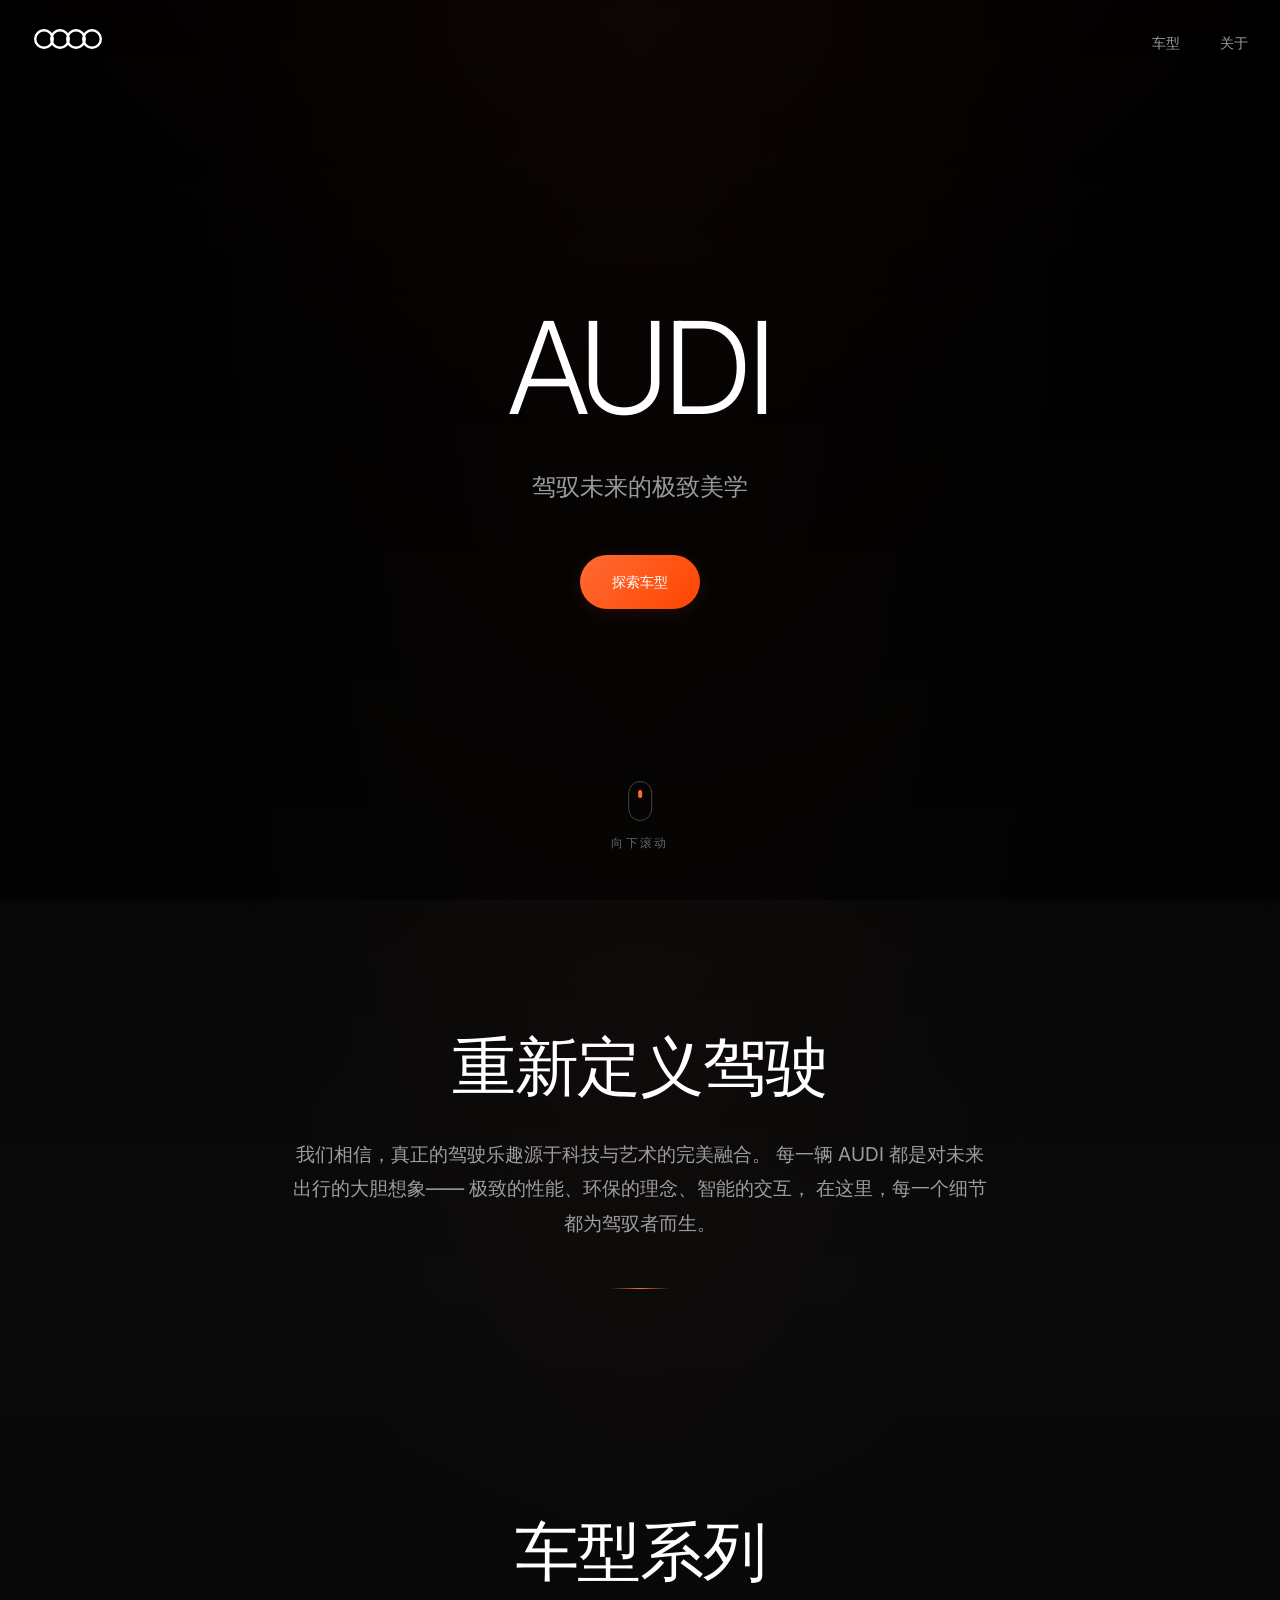
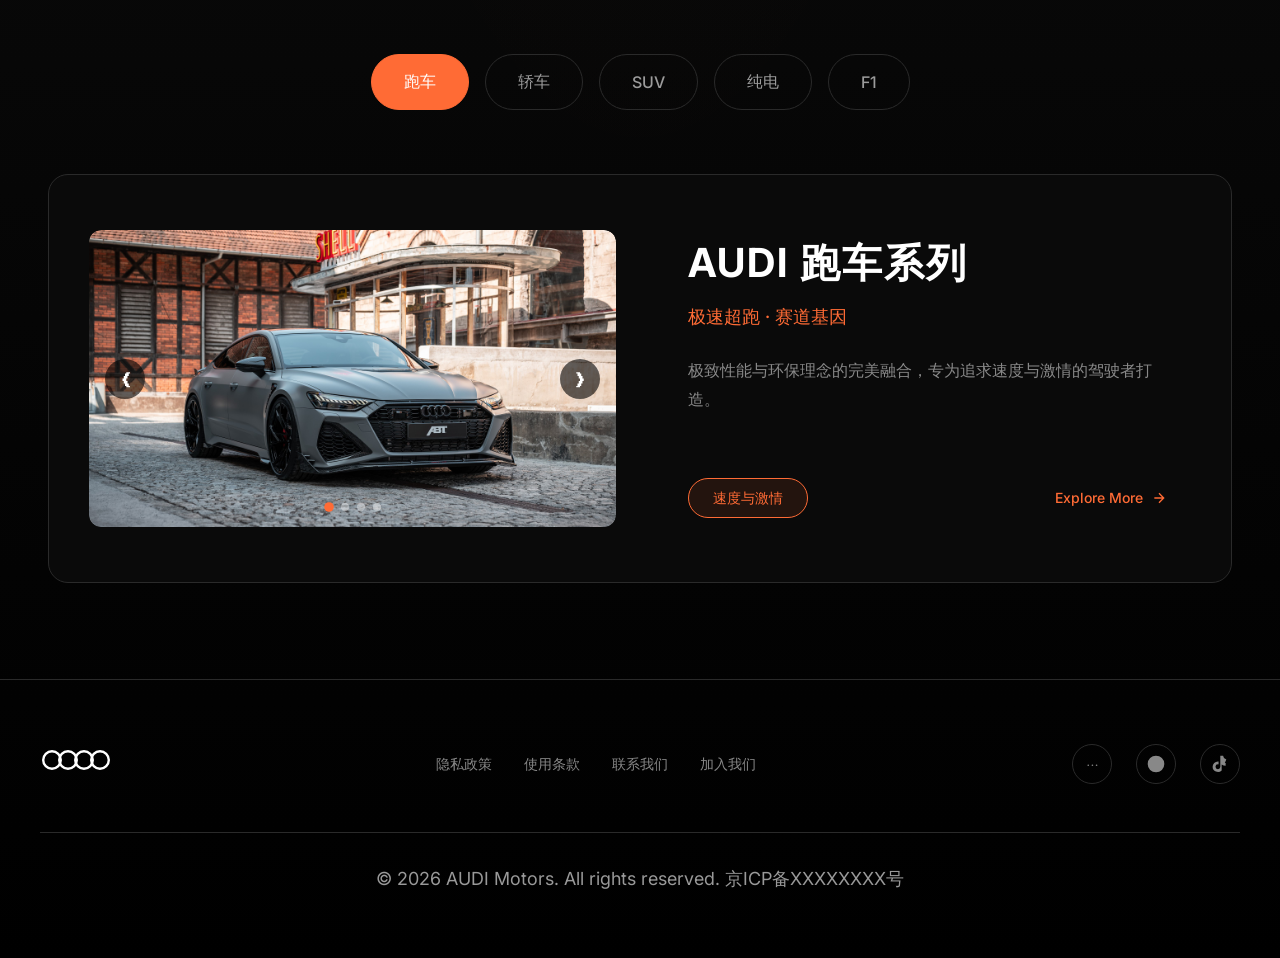
==== index.html @ ce42e281 "Initial commit: AUDI Website Demo - Hero section with video background - Category tabs for vehicle t" ====
<!DOCTYPE html>
<html lang="zh-CN">
<head>
  <meta charset="UTF-8">
  <meta name="viewport" content="width=device-width, initial-scale=1.0">
  <meta name="description" content="AUDI Motors - 驾驭未来的极致美学">
  <title>AUDI Motors | 驾驭未来的极致美学</title>

  <!-- Fonts -->
  <link rel="preconnect" href="https://fonts.googleapis.com">
  <link rel="preconnect" href="https://fonts.gstatic.com" crossorigin>
  <link href="https://fonts.googleapis.com/css2?family=Inter:wght@100;300;400;500;600;700;900&display=swap" rel="stylesheet">

  <!-- Styles -->
  <link rel="stylesheet" href="css/variables.css">
  <link rel="stylesheet" href="css/base.css">
  <link rel="stylesheet" href="css/components.css">
  <link rel="stylesheet" href="css/animations.css">
</head>
<body class="page-gradient">

  <!-- Navigation -->
  <nav class="nav">
    <a href="#" class="nav-logo">
      <svg viewBox="0 0 100 30" width="80" height="24" fill="currentColor">
        <circle cx="15" cy="15" r="11" stroke="currentColor" stroke-width="3" fill="none"/>
        <circle cx="35" cy="15" r="11" stroke="currentColor" stroke-width="3" fill="none"/>
        <circle cx="55" cy="15" r="11" stroke="currentColor" stroke-width="3" fill="none"/>
        <circle cx="75" cy="15" r="11" stroke="currentColor" stroke-width="3" fill="none"/>
      </svg>
    </a>
    <ul class="nav-links">
      <li><a href="#models" class="nav-link">车型</a></li>
      <li><a href="#philosophy" class="nav-link">关于</a></li>
    </ul>
  </nav>

  <!-- Hero Section -->
  <section class="hero" id="home">
    <video class="hero-video" autoplay muted loop playsinline>
      <source src="videos/background.mp4" type="video/mp4">
    </video>
    <div class="hero-overlay"></div>
    <div class="hero-content">
      <h1 class="hero-title">AUDI</h1>
      <p class="hero-subtitle">驾驭未来的极致美学</p>
      <div class="hero-cta">
        <a href="#models" class="btn btn-primary">探索车型</a>
      </div>
    </div>
    <div class="hero-scroll">
      <div class="hero-scroll-icon"></div>
      <span>向下滚动</span>
    </div>
  </section>

  <!-- Philosophy Section -->
  <section class="philosophy" id="philosophy">
    <div class="container">
      <h2 class="philosophy-title animate-on-scroll">重新定义驾驶</h2>
      <p class="philosophy-text animate-on-scroll stagger-1">
        我们相信，真正的驾驶乐趣源于科技与艺术的完美融合。
        每一辆 AUDI 都是对未来出行的大胆想象——
        极致的性能、环保的理念、智能的交互，
        在这里，每一个细节都为驾驭者而生。
      </p>
      <div class="philosophy-divider animate-on-scroll stagger-2"></div>
    </div>
  </section>

  <!-- Models Section -->
  <section class="models" id="models">
    <div class="container">
      <div class="models-header">
        <h2 class="models-title animate-on-scroll">车型系列</h2>
      </div>

      <!-- 分类切换 Tab -->
      <div class="category-tabs">
        <button class="category-tab active" data-category="sports">跑车</button>
        <button class="category-tab" data-category="sedan">轿车</button>
        <button class="category-tab" data-category="suv">SUV</button>
        <button class="category-tab" data-category="electric">纯电</button>
        <button class="category-tab" data-category="f1">F1</button>
      </div>

      <!-- 跑车分类 -->
      <div class="category-content active" data-category="sports">
        <div class="category-card">
          <div class="category-card-image">
            <div class="image-carousel">
              <div class="carousel-track">
                <img src="assets/images/跑车/RS7/audi rs7 产品图1.jpg" alt="AUDI RS7">
                <img src="assets/images/跑车/RS7/audi rs7 产品图2.jpg" alt="AUDI RS7">
                <img src="assets/images/跑车/RS7/audi rs7 产品图3.jpg" alt="AUDI RS7">
                <img src="assets/images/跑车/RS7/audi rs7 产品图4.jpg" alt="AUDI RS7">
              </div>
              <button class="carousel-btn carousel-btn-left">&#10094;</button>
              <button class="carousel-btn carousel-btn-right">&#10095;</button>
              <div class="carousel-dots"></div>
            </div>
          </div>
          <div class="category-card-info">
            <h3 class="category-card-title">AUDI 跑车系列</h3>
            <p class="category-card-desc">极速超跑 · 赛道基因</p>
            <p class="category-card-text">极致性能与环保理念的完美融合，专为追求速度与激情的驾驶者打造。</p>
            <div class="category-bottom">
              <div class="category-keywords">
                <span>速度与激情</span>
              </div>
              <a href="#" class="explore-more">
                Explore More
                <svg width="16" height="16" viewBox="0 0 24 24" fill="none" stroke="currentColor" stroke-width="2">
                  <path d="M5 12h14M12 5l7 7-7 7"/>
                </svg>
              </a>
            </div>
          </div>
        </div>
      </div>

      <!-- 轿车分类 -->
      <div class="category-content" data-category="sedan">
        <div class="category-card">
          <div class="category-card-image">
            <img src="assets/images/轿车/轿车封面图.jpg" alt="AUDI 轿车">
          </div>
          <div class="category-card-info">
            <h3 class="category-card-title">AUDI 轿车系列</h3>
            <p class="category-card-desc">智能豪华 · 行政级座驾</p>
            <p class="category-card-text">智能豪华与行政级舒适的典范，为追求品质生活的精英人士倾力呈现。</p>
            <div class="category-bottom">
              <div class="category-keywords">
                <span>城市</span><span>商务</span><span>家庭</span>
              </div>
              <a href="#" class="explore-more">
                Explore More
                <svg width="16" height="16" viewBox="0 0 24 24" fill="none" stroke="currentColor" stroke-width="2">
                  <path d="M5 12h14M12 5l7 7-7 7"/>
                </svg>
              </a>
            </div>
          </div>
        </div>
      </div>

      <!-- SUV分类 -->
      <div class="category-content" data-category="suv">
        <div class="category-card">
          <div class="category-card-image">
            <img src="assets/images/SUV/SUV封面图.jpg" alt="AUDI SUV">
          </div>
          <div class="category-card-info">
            <h3 class="category-card-title">AUDI SUV 系列</h3>
            <p class="category-card-desc">全地形驾驭 · 豪华空间</p>
            <p class="category-card-text">全地形驾驭能力与豪华空间的完美结合，满足探索未知的渴望。</p>
            <div class="category-bottom">
              <div class="category-keywords">
                <span>探索</span><span>家庭</span><span>越野</span>
              </div>
              <a href="#" class="explore-more">
                Explore More
                <svg width="16" height="16" viewBox="0 0 24 24" fill="none" stroke="currentColor" stroke-width="2">
                  <path d="M5 12h14M12 5l7 7-7 7"/>
                </svg>
              </a>
            </div>
          </div>
        </div>
      </div>

      <!-- 纯电分类 -->
      <div class="category-content" data-category="electric">
        <div class="category-card">
          <div class="category-card-image">
            <img src="assets/images/电车/电车封面图.jpg" alt="AUDI 纯电">
          </div>
          <div class="category-card-info">
            <h3 class="category-card-title">AUDI e-tron</h3>
            <p class="category-card-desc">零排放 · 可持续未来</p>
            <p class="category-card-text">零排放出行新纪元，以创新科技引领可持续未来驾驶体验。</p>
            <div class="category-bottom">
              <div class="category-keywords">
                <span>环保</span><span>科技</span><span>未来</span>
              </div>
              <a href="#" class="explore-more">
                Explore More
                <svg width="16" height="16" viewBox="0 0 24 24" fill="none" stroke="currentColor" stroke-width="2">
                  <path d="M5 12h14M12 5l7 7-7 7"/>
                </svg>
              </a>
            </div>
          </div>
        </div>
      </div>

      <!-- F1分类 -->
      <div class="category-content" data-category="f1">
        <div class="category-card">
          <div class="category-card-image">
            <img src="assets/images/F1/F1封面图.jpg" alt="AUDI F1">
          </div>
          <div class="category-card-info">
            <h3 class="category-card-title">AUDI F1</h3>
            <p class="category-card-desc">赛道科技 · 民用化极致之作</p>
            <p class="category-card-text">赛道科技民用化的极致之作，将赛车基因融入日常驾驶。</p>
            <div class="category-bottom">
              <div class="category-keywords">
                <span>赛道</span><span>极速</span><span>性能</span>
              </div>
              <a href="#" class="explore-more">
                Explore More
                <svg width="16" height="16" viewBox="0 0 24 24" fill="none" stroke="currentColor" stroke-width="2">
                  <path d="M5 12h14M12 5l7 7-7 7"/>
                </svg>
              </a>
            </div>
          </div>
        </div>
      </div>
    </div>
  </section>

  <!-- Footer -->
  <footer class="footer">
    <div class="footer-content">
      <div class="footer-logo">
        <svg viewBox="0 0 100 30" width="80" height="24" fill="currentColor">
          <circle cx="15" cy="15" r="11" stroke="currentColor" stroke-width="3" fill="none"/>
          <circle cx="35" cy="15" r="11" stroke="currentColor" stroke-width="3" fill="none"/>
          <circle cx="55" cy="15" r="11" stroke="currentColor" stroke-width="3" fill="none"/>
          <circle cx="75" cy="15" r="11" stroke="currentColor" stroke-width="3" fill="none"/>
        </svg>
      </div>
      <ul class="footer-links">
        <li><a href="#" class="footer-link">隐私政策</a></li>
        <li><a href="#" class="footer-link">使用条款</a></li>
        <li><a href="#" class="footer-link">联系我们</a></li>
        <li><a href="#" class="footer-link">加入我们</a></li>
      </ul>
      <div class="footer-social">
        <a href="#" aria-label="微信">
          <svg width="20" height="20" viewBox="0 0 24 24" fill="currentColor">
            <path d="M8.5 13.5a1 1 0 1 1-2 0 1 1 0 0 1 2 0zm5 0a1 1 0 1 1-2 0 1 1 0 0 1 2 0zm5 0a1 1 0 1 1-2 0 1 1 0 0 1 2 0z"/>
          </svg>
        </a>
        <a href="#" aria-label="微博">
          <svg width="20" height="20" viewBox="0 0 24 24" fill="currentColor">
            <circle cx="12" cy="12" r="10"/>
          </svg>
        </a>
        <a href="#" aria-label="抖音">
          <svg width="20" height="20" viewBox="0 0 24 24" fill="currentColor">
            <path d="M19.59 6.69a4.83 4.83 0 01-3.77-4.25V2h-3.45v13.67a2.89 2.89 0 01-2.88 2.5 2.89 2.89 0 01-2.89-2.89 2.89 2.89 0 012.89-2.89c.28 0 .54.04.79.1v-3.5a6.37 6.37 0 00-.79-.05A6.34 6.34 0 003.15 15.2a6.34 6.34 0 0010.86 4.46v-7a8.28 8.28 0 004.77 1.52v-3.4a4.85 4.85 0 01-1-.09z"/>
          </svg>
        </a>
      </div>
    </div>
    <div class="footer-bottom">
      <p>&copy; 2026 AUDI Motors. All rights reserved. 京ICP备XXXXXXXX号</p>
    </div>
  </footer>

  <!-- Scripts -->
  <script src="js/main.js"></script>
</body>
</html>
---- css/variables.css ----
:root {
  /* 黑色系 */
  --black-pure: #000000;
  --black-carbon: #0a0a0a;
  --black-ink: #111111;
  --black-deep: #1a1a1a;
  --black-border: #2a2a2a;

  /* 橙色强调色 */
  --orange-vibrant: #ff6b35;
  --orange-flame: #ff4500;
  --orange-dark: #cc5500;
  --orange-glow: rgba(255, 107, 53, 0.3);
  --orange-glow-light: rgba(255, 107, 53, 0.1);
  --orange-glow-subtle: rgba(255, 107, 53, 0.05);

  /* 灰色系 */
  --gray-silver: #888888;
  --gray-light: #666666;
  --gray-dark: #444444;

  /* 白色系 */
  --white-pure: #ffffff;
  --white-off: rgba(255, 255, 255, 0.9);
  --white-muted: rgba(255, 255, 255, 0.6);
  --white-subtle: rgba(255, 255, 255, 0.1);
  --white-glow: rgba(255, 255, 255, 0.05);

  /* 字体 */
  --font-primary: 'Inter', -apple-system, BlinkMacSystemFont, 'PingFang SC', sans-serif;
  --font-mono: 'JetBrains Mono', 'Roboto Mono', monospace;

  /* 字重 */
  --font-thin: 100;
  --font-light: 300;
  --font-regular: 400;
  --font-medium: 500;
  --font-semibold: 600;
  --font-bold: 700;
  --font-black: 900;

  /* 间距 */
  --space-1: 0.25rem;
  --space-2: 0.5rem;
  --space-3: 0.75rem;
  --space-4: 1rem;
  --space-5: 1.25rem;
  --space-6: 1.5rem;
  --space-8: 2rem;
  --space-10: 2.5rem;
  --space-12: 3rem;
  --space-16: 4rem;
  --space-20: 5rem;
  --space-24: 6rem;
  --space-32: 8rem;

  /* 过渡 */
  --transition-fast: 150ms ease;
  --transition-base: 300ms ease;
  --transition-slow: 500ms ease;
  --transition-slower: 800ms ease;

  /* 圆角 */
  --radius-sm: 4px;
  --radius-md: 8px;
  --radius-lg: 12px;
  --radius-xl: 20px;
  --radius-full: 9999px;

  /* 阴影 */
  --shadow-glow: 0 0 30px var(--orange-glow-light);
  --shadow-glow-strong: 0 0 60px var(--orange-glow);
}
---- css/base.css ----
*,
*::before,
*::after {
  margin: 0;
  padding: 0;
  box-sizing: border-box;
}

html {
  scroll-behavior: smooth;
  font-size: 16px;
}

body {
  font-family: var(--font-primary);
  background-color: var(--black-pure);
  color: var(--white-pure);
  line-height: 1.6;
  overflow-x: hidden;
  -webkit-font-smoothing: antialiased;
  -moz-osx-font-smoothing: grayscale;
}

a {
  color: inherit;
  text-decoration: none;
}

button {
  font-family: inherit;
  cursor: pointer;
  border: none;
  background: none;
}

img {
  max-width: 100%;
  height: auto;
  display: block;
}

ul, ol {
  list-style: none;
}

/* Typography */
h1, h2, h3, h4, h5, h6 {
  font-weight: var(--font-regular);
  line-height: 1.2;
}

h1 {
  font-size: clamp(3rem, 10vw, 8rem);
  font-weight: var(--font-light);
  letter-spacing: -0.03em;
}

h2 {
  font-size: clamp(2rem, 5vw, 4rem);
  font-weight: var(--font-light);
  letter-spacing: -0.02em;
}

h3 {
  font-size: clamp(1.5rem, 3vw, 2.5rem);
  font-weight: var(--font-regular);
}

p {
  font-size: clamp(0.875rem, 1.5vw, 1.125rem);
  color: var(--white-muted);
}

/* 背景渐变 */
.page-gradient {
  background:
    radial-gradient(ellipse at 50% 0%, var(--orange-glow-subtle) 0%, transparent 50%),
    linear-gradient(180deg, var(--black-pure) 0%, var(--black-carbon) 50%, var(--black-pure) 100%);
}

/* Section 基础 */
section {
  position: relative;
  padding: var(--space-24) var(--space-6);
}

.container {
  max-width: 1400px;
  margin: 0 auto;
  padding: 0 var(--space-6);
}

/* 滚动条样式 */
::-webkit-scrollbar {
  width: 6px;
}

::-webkit-scrollbar-track {
  background: var(--black-carbon);
}

::-webkit-scrollbar-thumb {
  background: var(--gray-dark);
  border-radius: var(--radius-full);
}

::-webkit-scrollbar-thumb:hover {
  background: var(--orange-vibrant);
}

/* 选中文字 */
::selection {
  background: var(--orange-vibrant);
  color: var(--white-pure);
}

/* Focus 样式 */
:focus-visible {
  outline: 2px solid var(--orange-vibrant);
  outline-offset: 2px;
}
---- css/components.css ----
/* ========== Navigation ========== */
.nav {
  position: fixed;
  top: 0;
  left: 0;
  right: 0;
  z-index: 1000;
  padding: var(--space-6) var(--space-8);
  display: flex;
  justify-content: space-between;
  align-items: center;
  transition: var(--transition-base);
}

.nav.scrolled {
  background: rgba(0, 0, 0, 0.85);
  backdrop-filter: blur(20px);
  -webkit-backdrop-filter: blur(20px);
  padding: var(--space-4) var(--space-8);
  border-bottom: 1px solid var(--black-border);
}

.nav-logo {
  font-size: 1.5rem;
  font-weight: var(--font-semibold);
  letter-spacing: 0.1em;
  color: var(--white-pure);
}

.nav-logo span {
  color: var(--orange-vibrant);
}

.nav-links {
  display: flex;
  gap: var(--space-10);
}

.nav-link {
  font-size: 0.875rem;
  font-weight: var(--font-regular);
  color: var(--white-muted);
  position: relative;
  padding: var(--space-2) 0;
  transition: var(--transition-fast);
}

.nav-link::after {
  content: '';
  position: absolute;
  bottom: 0;
  left: 0;
  width: 0;
  height: 1px;
  background: var(--orange-vibrant);
  transition: var(--transition-base);
}

.nav-link:hover {
  color: var(--white-pure);
}

.nav-link:hover::after {
  width: 100%;
}

/* ========== Buttons ========== */
.btn {
  display: inline-flex;
  align-items: center;
  justify-content: center;
  padding: var(--space-4) var(--space-8);
  font-size: 0.875rem;
  font-weight: var(--font-medium);
  border-radius: var(--radius-full);
  transition: var(--transition-base);
}

.btn-primary {
  background: linear-gradient(135deg, var(--orange-vibrant) 0%, var(--orange-flame) 100%);
  color: var(--white-pure);
  box-shadow: 0 4px 20px var(--orange-glow-light);
}

.btn-primary:hover {
  transform: translateY(-2px);
  box-shadow: 0 8px 30px var(--orange-glow);
}

.btn-primary:active {
  transform: translateY(0);
}

.btn-outline {
  border: 1px solid var(--white-subtle);
  color: var(--white-off);
  background: transparent;
}

.btn-outline:hover {
  border-color: var(--orange-vibrant);
  color: var(--orange-vibrant);
}

/* ========== Hero ========== */
.hero {
  min-height: 100vh;
  display: flex;
  flex-direction: column;
  justify-content: center;
  align-items: center;
  text-align: center;
  position: relative;
  overflow: hidden;
}

.hero::before {
  content: '';
  position: absolute;
  top: -20%;
  left: 50%;
  transform: translateX(-50%);
  width: 150%;
  height: 80%;
  background: radial-gradient(
    ellipse at center top,
    rgba(255, 107, 53, 0.08) 0%,
    transparent 60%
  );
  pointer-events: none;
}

.hero-content {
  position: relative;
  z-index: 1;
}

.hero-video {
  position: absolute;
  top: 0;
  left: 0;
  width: 100%;
  height: 100%;
  object-fit: cover;
  z-index: -1;
}

.hero-overlay {
  position: absolute;
  top: 0;
  left: 0;
  width: 100%;
  height: 100%;
  background: rgba(0, 0, 0, 0.5);
  z-index: 0;
}

.hero-title {
  margin-bottom: var(--space-6);
  opacity: 0;
  transform: translateY(30px);
  animation: fadeInUp 1s ease forwards;
}

.hero-subtitle {
  font-size: clamp(1rem, 2vw, 1.5rem);
  color: var(--white-muted);
  margin-bottom: var(--space-12);
  font-weight: var(--font-light);
  opacity: 0;
  transform: translateY(20px);
  animation: fadeInUp 1s ease 0.2s forwards;
}

.hero-cta {
  opacity: 0;
  transform: translateY(20px);
  animation: fadeInUp 1s ease 0.4s forwards;
}

.hero-scroll {
  position: absolute;
  bottom: var(--space-12);
  left: 50%;
  transform: translateX(-50%);
  display: flex;
  flex-direction: column;
  align-items: center;
  gap: var(--space-3);
  color: var(--gray-light);
  font-size: 0.75rem;
  letter-spacing: 0.2em;
  text-transform: uppercase;
  opacity: 0;
  animation: fadeIn 1s ease 0.8s forwards;
}

.hero-scroll-icon {
  width: 24px;
  height: 40px;
  border: 1px solid var(--gray-dark);
  border-radius: 12px;
  position: relative;
}

.hero-scroll-icon::before {
  content: '';
  position: absolute;
  top: 8px;
  left: 50%;
  transform: translateX(-50%);
  width: 4px;
  height: 8px;
  background: var(--orange-vibrant);
  border-radius: 2px;
  animation: scrollBounce 2s ease-in-out infinite;
}

/* ========== Philosophy Section ========== */
.philosophy {
  text-align: center;
  padding: var(--space-32) var(--space-6);
}

.philosophy-title {
  margin-bottom: var(--space-8);
  opacity: 0;
  transform: translateY(40px);
}

.philosophy-text {
  max-width: 700px;
  margin: 0 auto;
  font-size: clamp(1rem, 1.5vw, 1.25rem);
  line-height: 1.8;
  opacity: 0;
  transform: translateY(30px);
}

.philosophy-divider {
  width: 60px;
  height: 1px;
  background: linear-gradient(90deg, transparent, var(--orange-vibrant), transparent);
  margin: var(--space-12) auto 0;
  opacity: 0;
  transform: scaleX(0);
}

/* ========== Tech Section ========== */
.tech {
  padding: var(--space-24) var(--space-6);
}

.tech-grid {
  display: grid;
  grid-template-columns: repeat(auto-fit, minmax(280px, 1fr));
  gap: var(--space-8);
  max-width: 1200px;
  margin: 0 auto;
}

.tech-card {
  background: var(--black-carbon);
  border: 1px solid var(--black-border);
  border-radius: var(--radius-lg);
  padding: var(--space-10);
  text-align: center;
  transition: var(--transition-base);
  opacity: 0;
  transform: translateY(40px);
}

.tech-card:hover {
  transform: translateY(-8px);
  border-color: var(--orange-vibrant);
  box-shadow: var(--shadow-glow);
}

.tech-icon {
  font-size: 3rem;
  margin-bottom: var(--space-6);
}

.tech-title {
  font-size: 1.5rem;
  margin-bottom: var(--space-4);
  color: var(--white-pure);
}

.tech-desc {
  font-size: 0.9375rem;
  color: var(--gray-silver);
  line-height: 1.7;
}

.tech-stat {
  font-size: 2.5rem;
  font-weight: var(--font-bold);
  color: var(--orange-vibrant);
  margin-top: var(--space-6);
  font-family: var(--font-mono);
}

/* ========== Models Section ========== */
.models {
  padding: var(--space-24) var(--space-6);
}

.models-header {
  text-align: center;
  margin-bottom: var(--space-16);
}

.models-title {
  opacity: 0;
  transform: translateY(30px);
}

/* 分类切换 Tab */
.category-tabs {
  display: flex;
  justify-content: center;
  gap: var(--space-4);
  margin-bottom: var(--space-16);
  flex-wrap: wrap;
}

.category-tab {
  padding: var(--space-4) var(--space-8);
  font-size: 1rem;
  color: var(--white-muted);
  background: transparent;
  border: 1px solid var(--black-border);
  border-radius: var(--radius-full);
  cursor: pointer;
  transition: var(--transition-base);
  font-weight: var(--font-medium);
}

.category-tab:hover {
  border-color: var(--orange-vibrant);
  color: var(--white-pure);
}

.category-tab.active {
  background: var(--orange-vibrant);
  border-color: var(--orange-vibrant);
  color: var(--white-pure);
}

/* 分类内容 */
.category-content {
  display: none;
  animation: fadeIn 0.4s ease;
}

.category-content.active {
  display: block;
}

/* 分类卡片 - 横向布局 */
.category-card {
  display: grid;
  grid-template-columns: 1fr 1fr;
  gap: var(--space-12);
  align-items: center;
  max-width: 1200px;
  margin: 0 auto;
  padding: var(--space-10);
  background: var(--black-carbon);
  border-radius: var(--radius-xl);
  border: 1px solid var(--black-border);
}

.category-card-image {
  border-radius: var(--radius-lg);
  overflow: hidden;
  position: relative;
}

.category-card-image > img {
  width: 100%;
  height: auto;
  display: block;
  transition: transform 0.5s ease;
}

.category-card:hover .category-card-image > img {
  transform: scale(1.03);
}

/* 图片轮播 */
.image-carousel {
  position: relative;
  width: 100%;
  overflow: hidden;
  border-radius: var(--radius-lg);
}

.carousel-track {
  display: flex;
  transition: transform 0.5s ease;
}

.carousel-track img {
  width: 100%;
  flex-shrink: 0;
  object-fit: cover;
}

.carousel-btn {
  position: absolute;
  top: 50%;
  transform: translateY(-50%);
  width: 40px;
  height: 40px;
  background: rgba(0, 0, 0, 0.6);
  border: none;
  border-radius: 50%;
  color: var(--white-pure);
  font-size: 1.25rem;
  cursor: pointer;
  transition: var(--transition-base);
  z-index: 2;
}

.carousel-btn:hover {
  background: var(--orange-vibrant);
}

.carousel-btn-left {
  left: var(--space-4);
}

.carousel-btn-right {
  right: var(--space-4);
}

.carousel-dots {
  position: absolute;
  bottom: var(--space-4);
  left: 50%;
  transform: translateX(-50%);
  display: flex;
  gap: var(--space-2);
  z-index: 2;
}

.carousel-dots .dot {
  width: 8px;
  height: 8px;
  border-radius: 50%;
  background: rgba(255, 255, 255, 0.4);
  cursor: pointer;
  transition: var(--transition-base);
}

.carousel-dots .dot.active {
  background: var(--orange-vibrant);
  transform: scale(1.2);
}

.category-card-info {
  padding: var(--space-6);
  display: flex;
  flex-direction: column;
  min-height: 300px;
}

.category-card-title {
  font-size: 2.5rem;
  font-weight: var(--font-bold);
  margin-bottom: var(--space-4);
  color: var(--white-pure);
  letter-spacing: 0.05em;
}

.category-card-desc {
  font-size: 1.125rem;
  color: var(--orange-vibrant);
  margin-bottom: var(--space-6);
  font-weight: var(--font-medium);
}

.category-card-text {
  font-size: 1rem;
  color: var(--gray-silver);
  line-height: 1.8;
  margin-bottom: var(--space-8);
}

.category-keywords {
  display: flex;
  gap: var(--space-4);
  flex-wrap: wrap;
}

.category-keywords span {
  padding: var(--space-2) var(--space-6);
  background: rgba(255, 107, 53, 0.1);
  border: 1px solid var(--orange-vibrant);
  border-radius: var(--radius-full);
  color: var(--orange-vibrant);
  font-size: 0.875rem;
  font-weight: var(--font-medium);
}

.category-bottom {
  display: flex;
  align-items: center;
  justify-content: space-between;
  margin-top: auto;
  padding-top: var(--space-8);
}

.explore-more {
  display: inline-flex;
  align-items: center;
  gap: var(--space-2);
  color: var(--orange-vibrant);
  font-size: 0.875rem;
  font-weight: var(--font-medium);
  text-decoration: none;
  transition: var(--transition-base);
  white-space: nowrap;
}

.explore-more:hover {
  gap: var(--space-4);
}

.explore-more svg {
  transition: transform 0.3s ease;
}

.explore-more:hover svg {
  transform: translateX(4px);
}

/* ========== Stats Section ========== */
.stats {
  padding: var(--space-24) var(--space-6);
  background: var(--black-carbon);
}

.stats-grid {
  display: grid;
  grid-template-columns: repeat(auto-fit, minmax(200px, 1fr));
  gap: var(--space-12);
  max-width: 1000px;
  margin: 0 auto;
  text-align: center;
}

.stat-item {
  opacity: 0;
  transform: translateY(30px);
}

.stat-value {
  font-size: clamp(3rem, 8vw, 5rem);
  font-weight: var(--font-light);
  color: var(--white-pure);
  font-family: var(--font-mono);
  line-height: 1;
}

.stat-value span {
  color: var(--orange-vibrant);
}

.stat-label {
  font-size: 0.875rem;
  color: var(--gray-silver);
  text-transform: uppercase;
  letter-spacing: 0.15em;
  margin-top: var(--space-4);
}

/* ========== Footer ========== */
.footer {
  padding: var(--space-16) var(--space-6);
  border-top: 1px solid var(--black-border);
}

.footer-content {
  max-width: 1200px;
  margin: 0 auto;
  display: flex;
  justify-content: space-between;
  align-items: center;
  flex-wrap: wrap;
  gap: var(--space-8);
}

.footer-logo {
  font-size: 1.25rem;
  font-weight: var(--font-semibold);
  letter-spacing: 0.1em;
}

.footer-logo span {
  color: var(--orange-vibrant);
}

.footer-links {
  display: flex;
  gap: var(--space-8);
}

.footer-link {
  font-size: 0.875rem;
  color: var(--gray-silver);
  transition: var(--transition-fast);
}

.footer-link:hover {
  color: var(--orange-vibrant);
}

.footer-social {
  display: flex;
  gap: var(--space-6);
}

.footer-social a {
  width: 40px;
  height: 40px;
  display: flex;
  align-items: center;
  justify-content: center;
  border: 1px solid var(--black-border);
  border-radius: var(--radius-full);
  color: var(--gray-silver);
  transition: var(--transition-base);
}

.footer-social a:hover {
  border-color: var(--orange-vibrant);
  color: var(--orange-vibrant);
}

.footer-bottom {
  max-width: 1200px;
  margin: var(--space-12) auto 0;
  padding-top: var(--space-8);
  border-top: 1px solid var(--black-border);
  text-align: center;
  font-size: 0.8125rem;
  color: var(--gray-light);
}

/* ========== Responsive ========== */
@media (max-width: 768px) {
  .nav-links {
    display: none;
  }

  .model-card,
  .model-card:nth-child(even) {
    grid-template-columns: 1fr;
    direction: ltr;
  }

  .model-specs {
    flex-wrap: wrap;
  }

  .footer-content {
    flex-direction: column;
    text-align: center;
  }
}
---- css/animations.css ----
/* ========== Keyframe Animations ========== */
@keyframes fadeIn {
  from {
    opacity: 0;
  }
  to {
    opacity: 1;
  }
}

@keyframes fadeInUp {
  from {
    opacity: 0;
    transform: translateY(30px);
  }
  to {
    opacity: 1;
    transform: translateY(0);
  }
}

@keyframes fadeInDown {
  from {
    opacity: 0;
    transform: translateY(-20px);
  }
  to {
    opacity: 1;
    transform: translateY(0);
  }
}

@keyframes scaleIn {
  from {
    opacity: 0;
    transform: scale(0.95);
  }
  to {
    opacity: 1;
    transform: scale(1);
  }
}

@keyframes scrollBounce {
  0%, 100% {
    transform: translateX(-50%) translateY(0);
    opacity: 1;
  }
  50% {
    transform: translateX(-50%) translateY(12px);
    opacity: 0.5;
  }
}

@keyframes pulse {
  0%, 100% {
    opacity: 1;
  }
  50% {
    opacity: 0.6;
  }
}

@keyframes glow {
  0%, 100% {
    box-shadow: 0 0 20px var(--orange-glow-light);
  }
  50% {
    box-shadow: 0 0 40px var(--orange-glow);
  }
}

@keyframes float {
  0%, 100% {
    transform: translateY(0);
  }
  50% {
    transform: translateY(-10px);
  }
}

@keyframes lineExpand {
  from {
    transform: scaleX(0);
  }
  to {
    transform: scaleX(1);
  }
}

/* ========== Scroll Animation Classes ========== */
.animate-on-scroll {
  opacity: 0;
  transform: translateY(40px);
  transition: opacity 0.8s ease, transform 0.8s ease;
}

.animate-on-scroll.visible {
  opacity: 1;
  transform: translateY(0);
}

/* Staggered animations */
.stagger-1 { transition-delay: 0.1s; }
.stagger-2 { transition-delay: 0.2s; }
.stagger-3 { transition-delay: 0.3s; }
.stagger-4 { transition-delay: 0.4s; }
.stagger-5 { transition-delay: 0.5s; }

/* ========== Utility Animation Classes ========== */
.animate-fade-in {
  animation: fadeIn 0.6s ease forwards;
}

.animate-fade-in-up {
  animation: fadeInUp 0.8s ease forwards;
}

.animate-scale-in {
  animation: scaleIn 0.6s ease forwards;
}

.animate-glow {
  animation: glow 2s ease-in-out infinite;
}

.animate-float {
  animation: float 3s ease-in-out infinite;
}

/* ========== Hover Transitions ========== */
.hover-lift {
  transition: transform 0.3s ease, box-shadow 0.3s ease;
}

.hover-lift:hover {
  transform: translateY(-4px);
  box-shadow: 0 10px 30px rgba(0, 0, 0, 0.3);
}

.hover-glow {
  transition: box-shadow 0.3s ease;
}

.hover-glow:hover {
  box-shadow: var(--shadow-glow);
}

/* ========== Loading States ========== */
.skeleton {
  background: linear-gradient(
    90deg,
    var(--black-carbon) 25%,
    var(--black-deep) 50%,
    var(--black-carbon) 75%
  );
  background-size: 200% 100%;
  animation: skeleton-loading 1.5s infinite;
}

@keyframes skeleton-loading {
  0% {
    background-position: 200% 0;
  }
  100% {
    background-position: -200% 0;
  }
}

/* ========== Reduced Motion ========== */
@media (prefers-reduced-motion: reduce) {
  *,
  *::before,
  *::after {
    animation-duration: 0.01ms !important;
    animation-iteration-count: 1 !important;
    transition-duration: 0.01ms !important;
  }
}
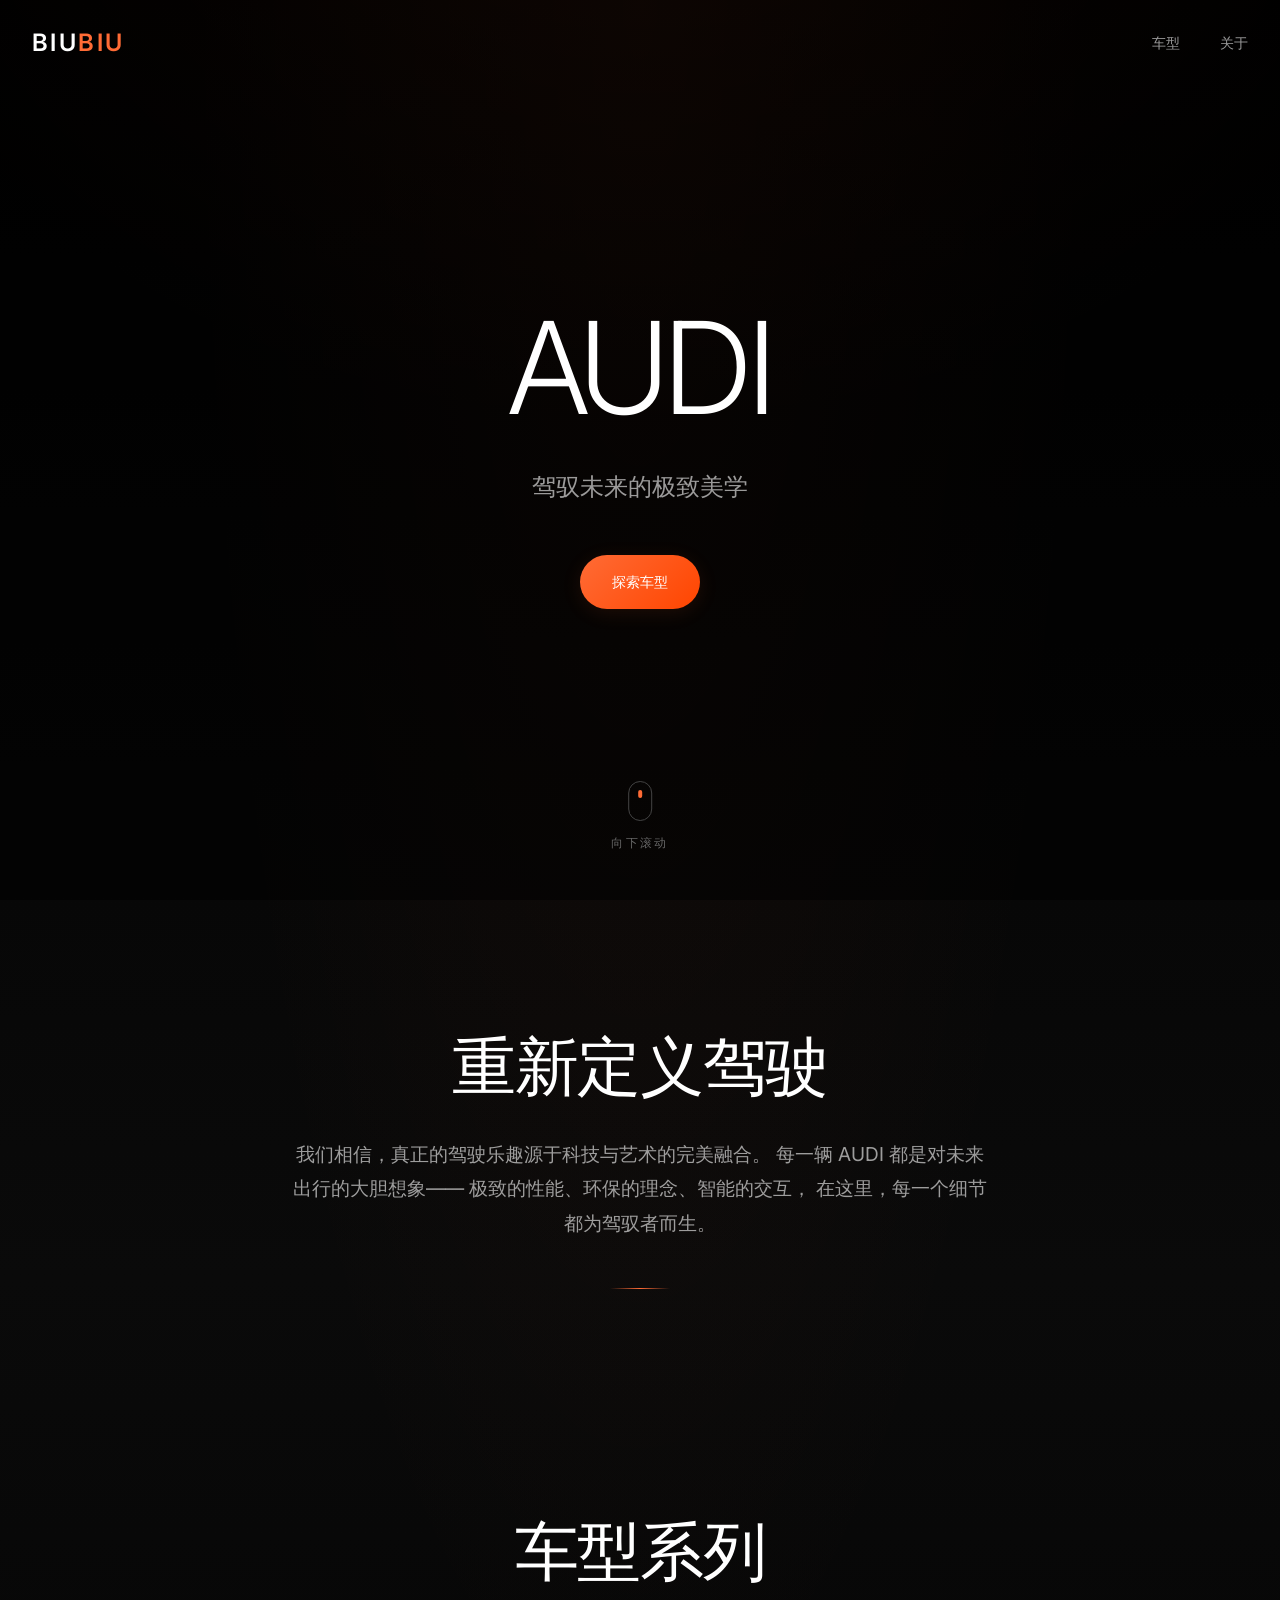
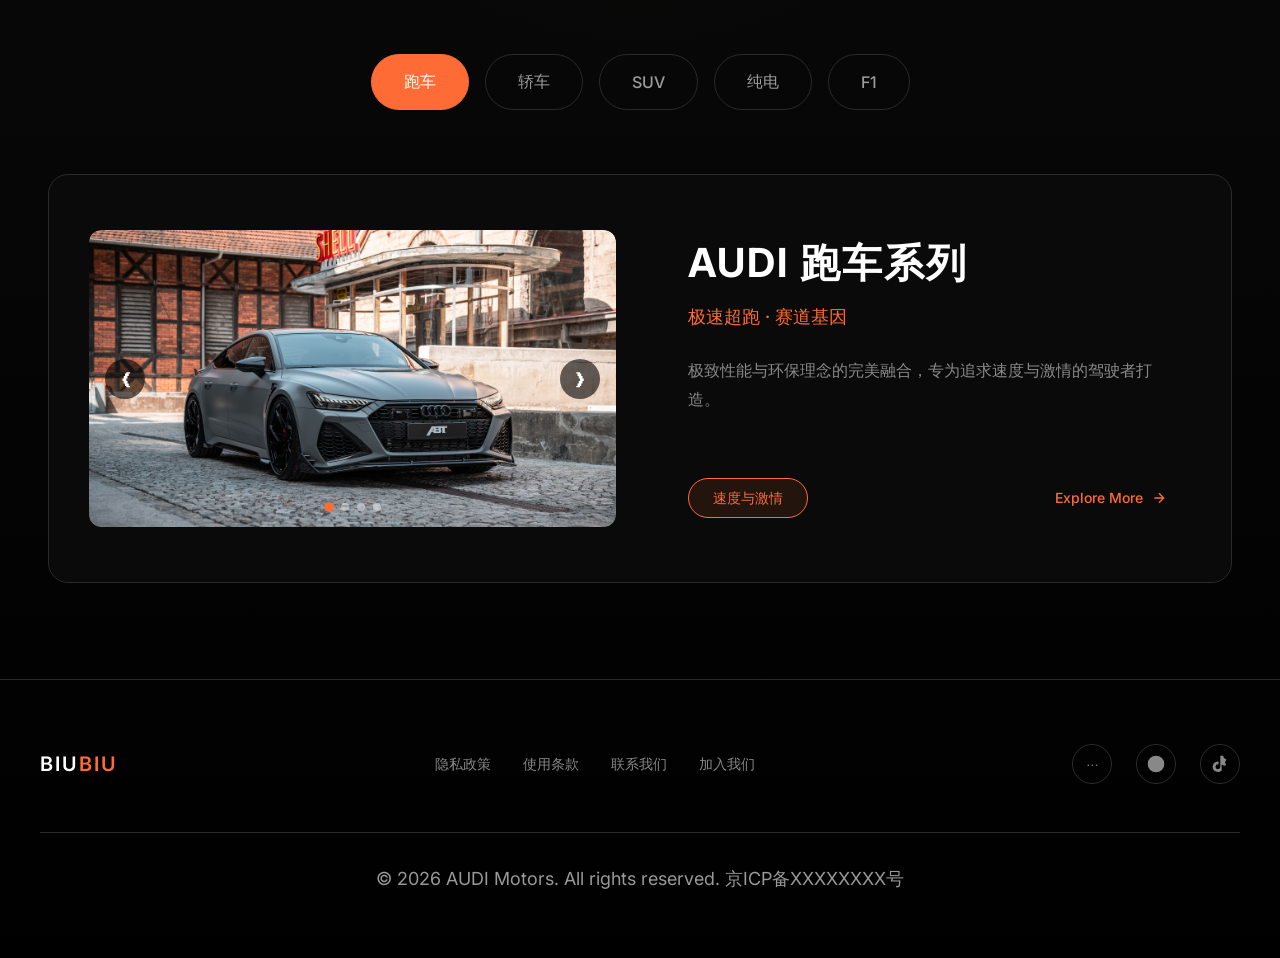
==== commit d20bc800: "四个圈改成BIUBIU" ====
--- a/index.html
+++ b/index.html
@@ -21,14 +21,7 @@
 
   <!-- Navigation -->
   <nav class="nav">
-    <a href="#" class="nav-logo">
-      <svg viewBox="0 0 100 30" width="80" height="24" fill="currentColor">
-        <circle cx="15" cy="15" r="11" stroke="currentColor" stroke-width="3" fill="none"/>
-        <circle cx="35" cy="15" r="11" stroke="currentColor" stroke-width="3" fill="none"/>
-        <circle cx="55" cy="15" r="11" stroke="currentColor" stroke-width="3" fill="none"/>
-        <circle cx="75" cy="15" r="11" stroke="currentColor" stroke-width="3" fill="none"/>
-      </svg>
-    </a>
+    <a href="#" class="nav-logo">BIU<span>BIU</span></a>
     <ul class="nav-links">
       <li><a href="#models" class="nav-link">车型</a></li>
       <li><a href="#philosophy" class="nav-link">关于</a></li>
@@ -224,14 +217,7 @@
   <!-- Footer -->
   <footer class="footer">
     <div class="footer-content">
-      <div class="footer-logo">
-        <svg viewBox="0 0 100 30" width="80" height="24" fill="currentColor">
-          <circle cx="15" cy="15" r="11" stroke="currentColor" stroke-width="3" fill="none"/>
-          <circle cx="35" cy="15" r="11" stroke="currentColor" stroke-width="3" fill="none"/>
-          <circle cx="55" cy="15" r="11" stroke="currentColor" stroke-width="3" fill="none"/>
-          <circle cx="75" cy="15" r="11" stroke="currentColor" stroke-width="3" fill="none"/>
-        </svg>
-      </div>
+      <div class="footer-logo">BIU<span>BIU</span></div>
       <ul class="footer-links">
         <li><a href="#" class="footer-link">隐私政策</a></li>
         <li><a href="#" class="footer-link">使用条款</a></li>
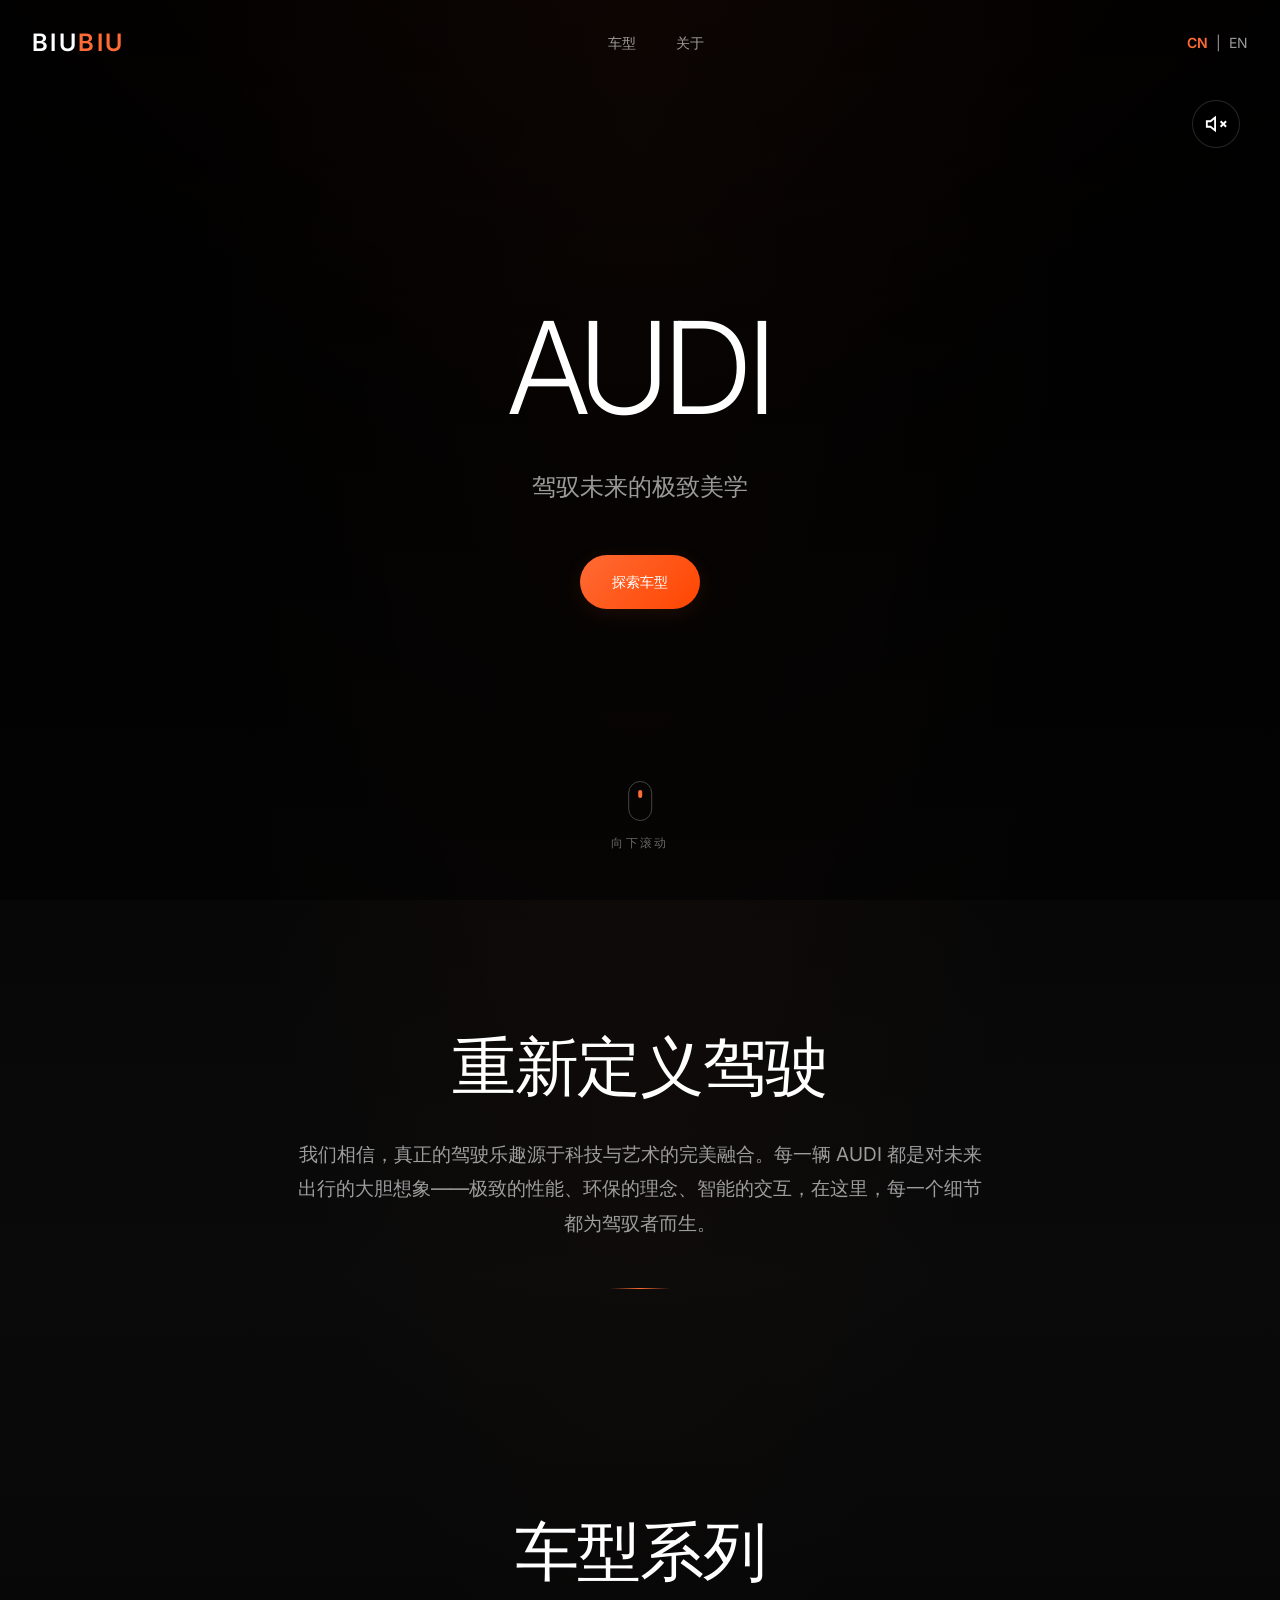
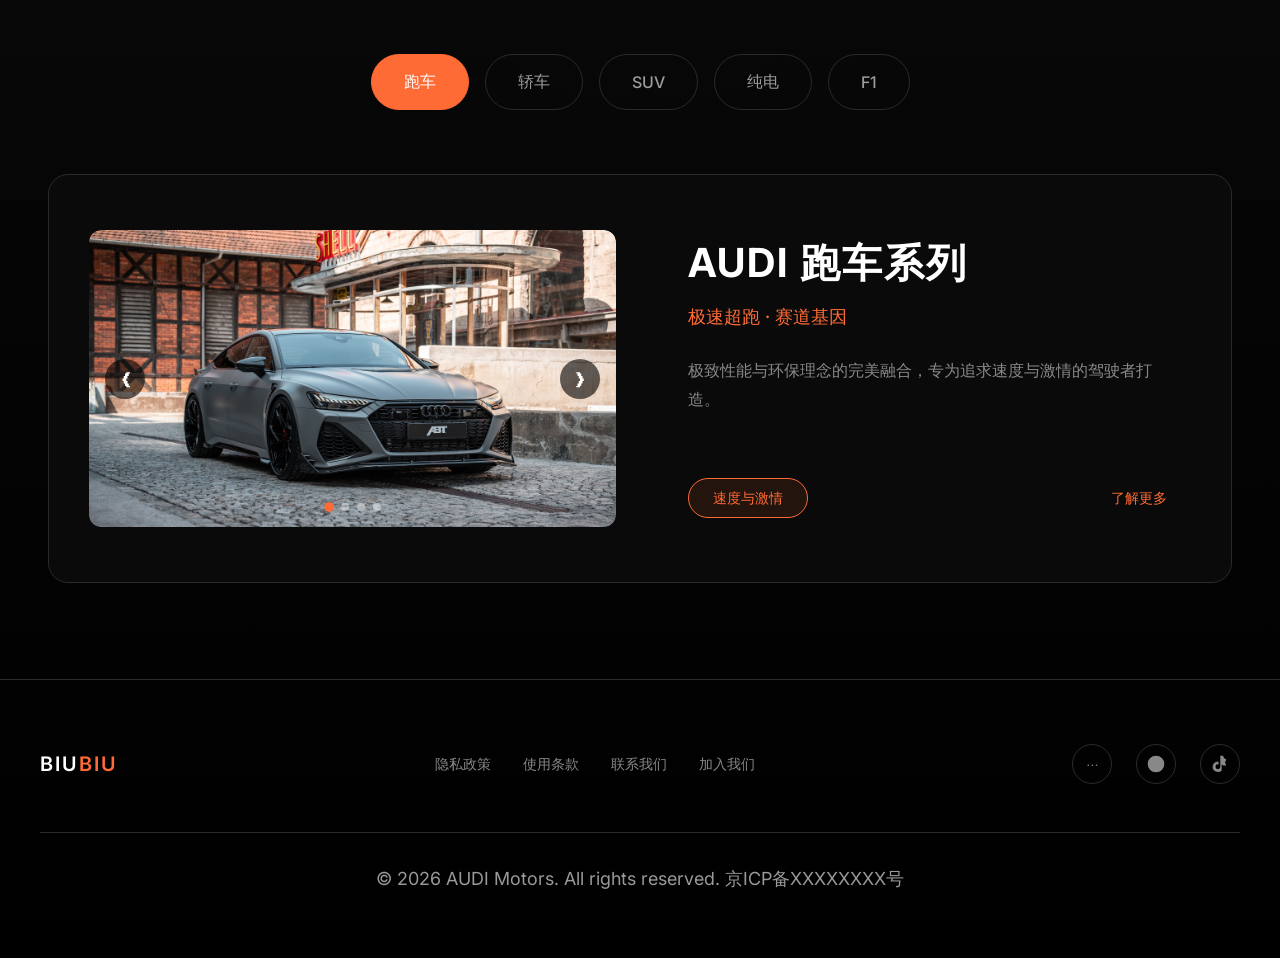
==== commit 17db4fe8: "添加分标签页4个视图图片，中英文翻译，静音键 Co-authored-by: Copilot <copilot@github.com>" ====
--- a/index.html
+++ b/index.html
@@ -21,37 +21,63 @@
 
   <!-- Navigation -->
   <nav class="nav">
-    <a href="#" class="nav-logo">BIU<span>BIU</span></a>
+    <a href="#home" class="nav-logo">BIU<span>BIU</span></a>
     <ul class="nav-links">
-      <li><a href="#models" class="nav-link">车型</a></li>
-      <li><a href="#philosophy" class="nav-link">关于</a></li>
+      <li class="nav-item-dropdown">
+        <a href="#" class="nav-link" data-i18n="nav-models">车型</a>
+        <div class="dropdown-menu">
+          <a href="detail.html?type=sports" class="dropdown-link" data-i18n="tab-sports">跑车</a>
+          <a href="detail.html?type=sedan" class="dropdown-link" data-i18n="tab-sedan">轿车</a>
+          <a href="detail.html?type=suv" class="dropdown-link" data-i18n="tab-suv">SUV</a>
+          <a href="detail.html?type=electric" class="dropdown-link" data-i18n="tab-electric">纯电</a>
+          <a href="detail.html?type=f1" class="dropdown-link" data-i18n="tab-f1">F1</a>
+        </div>
+      </li>
+      <li><a href="#philosophy" class="nav-link" data-i18n="nav-about">关于</a></li>
     </ul>
+    <div class="lang-toggle">
+      <span class="lang-btn active" data-lang="zh">CN</span>
+      <span class="lang-divider">|</span>
+      <span class="lang-btn" data-lang="en">EN</span>
+    </div>
   </nav>
 
   <!-- Hero Section -->
   <section class="hero" id="home">
     <video class="hero-video" autoplay muted loop playsinline>
-      <source src="videos/background.mp4" type="video/mp4">
+      <source src="assets/videos/background.mp4" type="video/mp4">
     </video>
+    <button class="mute-btn" id="muteBtn" aria-label="静音切换">
+      <svg class="mute-icon" viewBox="0 0 24 24" fill="none" stroke="currentColor" stroke-width="2">
+        <path d="M11 5L6 9H2v6h4l5 4V5z"/>
+        <line x1="23" y1="9" x2="17" y2="15"/>
+        <line x1="17" y1="9" x2="23" y2="15"/>
+      </svg>
+      <svg class="sound-icon" viewBox="0 0 24 24" fill="none" stroke="currentColor" stroke-width="2">
+        <path d="M11 5L6 9H2v6h4l5 4V5z"/>
+        <path d="M19.07 4.93a10 10 0 0 1 0 14.14"/>
+        <path d="M15.54 8.46a5 5 0 0 1 0 7.07"/>
+      </svg>
+    </button>
     <div class="hero-overlay"></div>
     <div class="hero-content">
       <h1 class="hero-title">AUDI</h1>
-      <p class="hero-subtitle">驾驭未来的极致美学</p>
+      <p class="hero-subtitle" data-i18n="hero-subtitle">驾驭未来的极致美学</p>
       <div class="hero-cta">
-        <a href="#models" class="btn btn-primary">探索车型</a>
+        <a href="#models" class="btn btn-primary" data-i18n="hero-cta">探索车型</a>
       </div>
     </div>
     <div class="hero-scroll">
       <div class="hero-scroll-icon"></div>
-      <span>向下滚动</span>
+      <span data-i18n="scroll-text">向下滚动</span>
     </div>
   </section>
 
   <!-- Philosophy Section -->
   <section class="philosophy" id="philosophy">
     <div class="container">
-      <h2 class="philosophy-title animate-on-scroll">重新定义驾驶</h2>
-      <p class="philosophy-text animate-on-scroll stagger-1">
+      <h2 class="philosophy-title animate-on-scroll" data-i18n="philosophy-title">重新定义驾驶</h2>
+      <p class="philosophy-text animate-on-scroll stagger-1" data-i18n="philosophy-text">
         我们相信，真正的驾驶乐趣源于科技与艺术的完美融合。
         每一辆 AUDI 都是对未来出行的大胆想象——
         极致的性能、环保的理念、智能的交互，
@@ -65,16 +91,16 @@
   <section class="models" id="models">
     <div class="container">
       <div class="models-header">
-        <h2 class="models-title animate-on-scroll">车型系列</h2>
+        <h2 class="models-title animate-on-scroll" data-i18n="models-title">车型系列</h2>
       </div>
 
       <!-- 分类切换 Tab -->
       <div class="category-tabs">
-        <button class="category-tab active" data-category="sports">跑车</button>
-        <button class="category-tab" data-category="sedan">轿车</button>
-        <button class="category-tab" data-category="suv">SUV</button>
-        <button class="category-tab" data-category="electric">纯电</button>
-        <button class="category-tab" data-category="f1">F1</button>
+        <button class="category-tab active" data-category="sports" data-i18n="tab-sports">跑车</button>
+        <button class="category-tab" data-category="sedan" data-i18n="tab-sedan">轿车</button>
+        <button class="category-tab" data-category="suv" data-i18n="tab-suv">SUV</button>
+        <button class="category-tab" data-category="electric" data-i18n="tab-electric">纯电</button>
+        <button class="category-tab" data-category="f1" data-i18n="tab-f1">F1</button>
       </div>
 
       <!-- 跑车分类 -->
@@ -94,16 +120,16 @@
             </div>
           </div>
           <div class="category-card-info">
-            <h3 class="category-card-title">AUDI 跑车系列</h3>
-            <p class="category-card-desc">极速超跑 · 赛道基因</p>
-            <p class="category-card-text">极致性能与环保理念的完美融合，专为追求速度与激情的驾驶者打造。</p>
-            <div class="category-bottom">
-              <div class="category-keywords">
-                <span>速度与激情</span>
-              </div>
-              <a href="#" class="explore-more">
-                Explore More
-                <svg width="16" height="16" viewBox="0 0 24 24" fill="none" stroke="currentColor" stroke-width="2">
+            <h3 class="category-card-title" data-i18n="card-sports-title">AUDI 跑车系列</h3>
+            <p class="category-card-desc" data-i18n="card-sports-desc">极速超跑 · 赛道基因</p>
+            <p class="category-card-text" data-i18n="card-sports-text">极致性能与环保理念的完美融合，专为追求速度与激情的驾驶者打造。</p>
+            <div class="category-bottom">
+              <div class="category-keywords">
+                <span data-i18n="keyword-speed">速度与激情</span>
+              </div>
+              <a href="detail.html?type=sports&id=rs7" class="explore-more" data-i18n="explore-more">
+                了解更多
+                <svg width="18" height="18" viewBox="0 0 24 24" fill="none" stroke="#ff6b35" stroke-width="2.5">
                   <path d="M5 12h14M12 5l7 7-7 7"/>
                 </svg>
               </a>
@@ -119,16 +145,16 @@
             <img src="assets/images/轿车/轿车封面图.jpg" alt="AUDI 轿车">
           </div>
           <div class="category-card-info">
-            <h3 class="category-card-title">AUDI 轿车系列</h3>
-            <p class="category-card-desc">智能豪华 · 行政级座驾</p>
-            <p class="category-card-text">智能豪华与行政级舒适的典范，为追求品质生活的精英人士倾力呈现。</p>
-            <div class="category-bottom">
-              <div class="category-keywords">
-                <span>城市</span><span>商务</span><span>家庭</span>
-              </div>
-              <a href="#" class="explore-more">
-                Explore More
-                <svg width="16" height="16" viewBox="0 0 24 24" fill="none" stroke="currentColor" stroke-width="2">
+            <h3 class="category-card-title" data-i18n="card-sedan-title">AUDI 轿车系列</h3>
+            <p class="category-card-desc" data-i18n="card-sedan-desc">智能豪华 · 行政级座驾</p>
+            <p class="category-card-text" data-i18n="card-sedan-text">智能豪华与行政级舒适的典范，为追求品质生活的精英人士倾力呈现。</p>
+            <div class="category-bottom">
+              <div class="category-keywords">
+                <span data-i18n="keyword-city">城市</span><span data-i18n="keyword-business">商务</span><span data-i18n="keyword-family">家庭</span>
+              </div>
+              <a href="detail.html?type=sedan&id=a4" class="explore-more" data-i18n="explore-more">
+                了解更多
+                <svg width="18" height="18" viewBox="0 0 24 24" fill="none" stroke="#ff6b35" stroke-width="2.5">
                   <path d="M5 12h14M12 5l7 7-7 7"/>
                 </svg>
               </a>
@@ -144,16 +170,16 @@
             <img src="assets/images/SUV/SUV封面图.jpg" alt="AUDI SUV">
           </div>
           <div class="category-card-info">
-            <h3 class="category-card-title">AUDI SUV 系列</h3>
-            <p class="category-card-desc">全地形驾驭 · 豪华空间</p>
-            <p class="category-card-text">全地形驾驭能力与豪华空间的完美结合，满足探索未知的渴望。</p>
-            <div class="category-bottom">
-              <div class="category-keywords">
-                <span>探索</span><span>家庭</span><span>越野</span>
-              </div>
-              <a href="#" class="explore-more">
-                Explore More
-                <svg width="16" height="16" viewBox="0 0 24 24" fill="none" stroke="currentColor" stroke-width="2">
+            <h3 class="category-card-title" data-i18n="card-suv-title">AUDI SUV 系列</h3>
+            <p class="category-card-desc" data-i18n="card-suv-desc">全地形驾驭 · 豪华空间</p>
+            <p class="category-card-text" data-i18n="card-suv-text">全地形驾驭能力与豪华空间的完美结合，满足探索未知的渴望。</p>
+            <div class="category-bottom">
+              <div class="category-keywords">
+                <span data-i18n="keyword-explore">探索</span><span data-i18n="keyword-family">家庭</span><span data-i18n="keyword-offroad">越野</span>
+              </div>
+              <a href="detail.html?type=suv&id=q5" class="explore-more" data-i18n="explore-more">
+                了解更多
+                <svg width="18" height="18" viewBox="0 0 24 24" fill="none" stroke="#ff6b35" stroke-width="2.5">
                   <path d="M5 12h14M12 5l7 7-7 7"/>
                 </svg>
               </a>
@@ -169,16 +195,16 @@
             <img src="assets/images/电车/电车封面图.jpg" alt="AUDI 纯电">
           </div>
           <div class="category-card-info">
-            <h3 class="category-card-title">AUDI e-tron</h3>
-            <p class="category-card-desc">零排放 · 可持续未来</p>
-            <p class="category-card-text">零排放出行新纪元，以创新科技引领可持续未来驾驶体验。</p>
-            <div class="category-bottom">
-              <div class="category-keywords">
-                <span>环保</span><span>科技</span><span>未来</span>
-              </div>
-              <a href="#" class="explore-more">
-                Explore More
-                <svg width="16" height="16" viewBox="0 0 24 24" fill="none" stroke="currentColor" stroke-width="2">
+            <h3 class="category-card-title" data-i18n="card-electric-title">AUDI e-tron</h3>
+            <p class="category-card-desc" data-i18n="card-electric-desc">零排放 · 可持续未来</p>
+            <p class="category-card-text" data-i18n="card-electric-text">零排放出行新纪元，以创新科技引领可持续未来驾驶体验。</p>
+            <div class="category-bottom">
+              <div class="category-keywords">
+                <span data-i18n="keyword-eco">环保</span><span data-i18n="keyword-tech">科技</span><span data-i18n="keyword-future">未来</span>
+              </div>
+              <a href="detail.html?type=electric&id=etron" class="explore-more" data-i18n="explore-more">
+                了解更多
+                <svg width="18" height="18" viewBox="0 0 24 24" fill="none" stroke="#ff6b35" stroke-width="2.5">
                   <path d="M5 12h14M12 5l7 7-7 7"/>
                 </svg>
               </a>
@@ -194,16 +220,16 @@
             <img src="assets/images/F1/F1封面图.jpg" alt="AUDI F1">
           </div>
           <div class="category-card-info">
-            <h3 class="category-card-title">AUDI F1</h3>
-            <p class="category-card-desc">赛道科技 · 民用化极致之作</p>
-            <p class="category-card-text">赛道科技民用化的极致之作，将赛车基因融入日常驾驶。</p>
-            <div class="category-bottom">
-              <div class="category-keywords">
-                <span>赛道</span><span>极速</span><span>性能</span>
-              </div>
-              <a href="#" class="explore-more">
-                Explore More
-                <svg width="16" height="16" viewBox="0 0 24 24" fill="none" stroke="currentColor" stroke-width="2">
+            <h3 class="category-card-title" data-i18n="card-f1-title">AUDI F1</h3>
+            <p class="category-card-desc" data-i18n="card-f1-desc">赛道科技 · 民用化极致之作</p>
+            <p class="category-card-text" data-i18n="card-f1-text">赛道科技民用化的极致之作，将赛车基因融入日常驾驶。</p>
+            <div class="category-bottom">
+              <div class="category-keywords">
+                <span data-i18n="keyword-track">赛道</span><span data-i18n="keyword-speed">极速</span><span data-i18n="keyword-performance">性能</span>
+              </div>
+              <a href="detail.html?type=f1&id=f1car" class="explore-more" data-i18n="explore-more">
+                了解更多
+                <svg width="18" height="18" viewBox="0 0 24 24" fill="none" stroke="#ff6b35" stroke-width="2.5">
                   <path d="M5 12h14M12 5l7 7-7 7"/>
                 </svg>
               </a>
@@ -219,10 +245,10 @@
     <div class="footer-content">
       <div class="footer-logo">BIU<span>BIU</span></div>
       <ul class="footer-links">
-        <li><a href="#" class="footer-link">隐私政策</a></li>
-        <li><a href="#" class="footer-link">使用条款</a></li>
-        <li><a href="#" class="footer-link">联系我们</a></li>
-        <li><a href="#" class="footer-link">加入我们</a></li>
+        <li><a href="#" class="footer-link" data-i18n="footer-privacy">隐私政策</a></li>
+        <li><a href="#" class="footer-link" data-i18n="footer-terms">使用条款</a></li>
+        <li><a href="#" class="footer-link" data-i18n="footer-contact">联系我们</a></li>
+        <li><a href="#" class="footer-link" data-i18n="footer-join">加入我们</a></li>
       </ul>
       <div class="footer-social">
         <a href="#" aria-label="微信">
@@ -243,7 +269,7 @@
       </div>
     </div>
     <div class="footer-bottom">
-      <p>&copy; 2026 AUDI Motors. All rights reserved. 京ICP备XXXXXXXX号</p>
+      <p data-i18n="copyright">&copy; 2026 AUDI Motors. All rights reserved. 京ICP备XXXXXXXX号</p>
     </div>
   </footer>
 
--- a/css/components.css
+++ b/css/components.css
@@ -62,6 +62,75 @@
 
 .nav-link:hover::after {
   width: 100%;
+}
+
+/* ========== Navigation Dropdown ========== */
+.nav-item-dropdown {
+  position: relative;
+}
+
+.dropdown-menu {
+  position: absolute;
+  top: 100%;
+  left: 50%;
+  transform: translateX(-50%) translateY(10px);
+  background: rgba(10, 10, 10, 0.95);
+  backdrop-filter: blur(20px);
+  border: 1px solid rgba(255, 255, 255, 0.1);
+  border-radius: 12px;
+  padding: 12px 0;
+  min-width: 160px;
+  opacity: 0;
+  visibility: hidden;
+  transition: all 0.3s ease;
+  z-index: 1001;
+}
+
+.nav-item-dropdown:hover .dropdown-menu {
+  opacity: 1;
+  visibility: visible;
+  transform: translateX(-50%) translateY(0);
+}
+
+.dropdown-link {
+  display: block;
+  padding: 10px 24px;
+  font-size: 0.875rem;
+  color: var(--white-muted);
+  transition: all 0.2s ease;
+}
+
+.dropdown-link:hover {
+  background: rgba(255, 107, 53, 0.1);
+  color: var(--white-pure);
+}
+
+/* ========== Language Toggle ========== */
+.lang-toggle {
+  display: flex;
+  align-items: center;
+  gap: 8px;
+  font-size: 0.875rem;
+}
+
+.lang-btn {
+  cursor: pointer;
+  color: var(--white-muted);
+  transition: var(--transition-fast);
+  user-select: none;
+}
+
+.lang-btn:hover {
+  color: var(--white-pure);
+}
+
+.lang-btn.active {
+  color: var(--orange-vibrant);
+  font-weight: var(--font-semibold);
+}
+
+.lang-divider {
+  color: var(--white-muted);
 }
 
 /* ========== Buttons ========== */
@@ -203,6 +272,72 @@
   position: relative;
 }
 
+/* Mute Button */
+.mute-btn {
+  position: absolute;
+  top: 100px;
+  right: 40px;
+  z-index: 10;
+  width: 48px;
+  height: 48px;
+  background: rgba(0, 0, 0, 0.5);
+  backdrop-filter: blur(10px);
+  border: 1px solid rgba(255, 255, 255, 0.15);
+  border-radius: 50%;
+  cursor: pointer;
+  display: flex;
+  align-items: center;
+  justify-content: center;
+  transition: all 0.3s ease;
+}
+
+.mute-btn:hover {
+  background: rgba(255, 107, 53, 0.3);
+  border-color: var(--orange-vibrant);
+  transform: scale(1.1);
+}
+
+.mute-btn svg {
+  width: 22px;
+  height: 22px;
+  color: var(--white-pure);
+}
+
+.mute-icon {
+  display: block;
+}
+
+.sound-icon {
+  display: none;
+}
+
+.mute-btn.sound-on .mute-icon {
+  display: none;
+}
+
+.mute-btn.sound-on .sound-icon {
+  display: block;
+}
+
+@keyframes spin {
+  from { transform: rotate(0deg); }
+  to { transform: rotate(360deg); }
+}
+
+.mute-btn.spinning {
+  animation: spin 0.4s ease-in-out;
+}
+
+.mute-btn.sound-on .sound-icon {
+  display: block;
+  animation: soundWave 1.5s ease-in-out infinite;
+}
+
+@keyframes soundWave {
+  0%, 100% { transform: scale(1); }
+  50% { transform: scale(1.15); }
+}
+
 .hero-scroll-icon::before {
   content: '';
   position: absolute;
